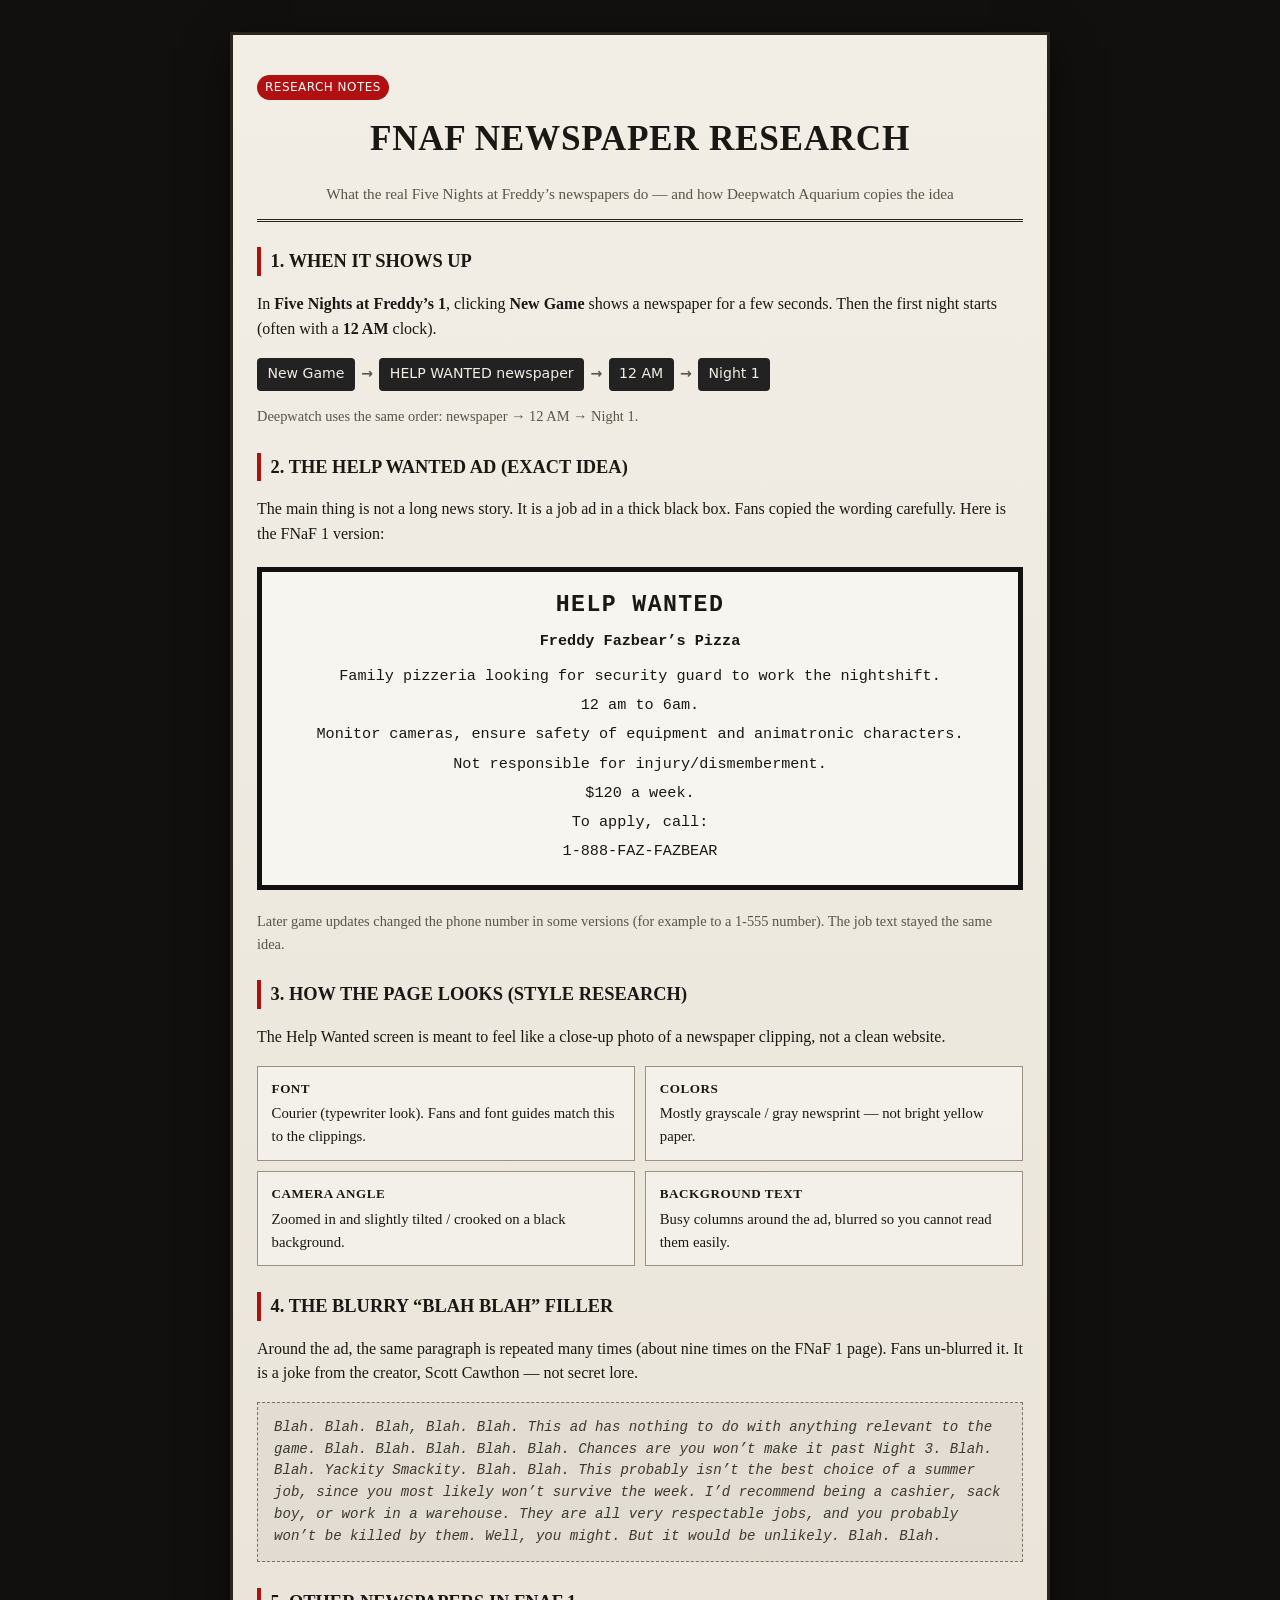
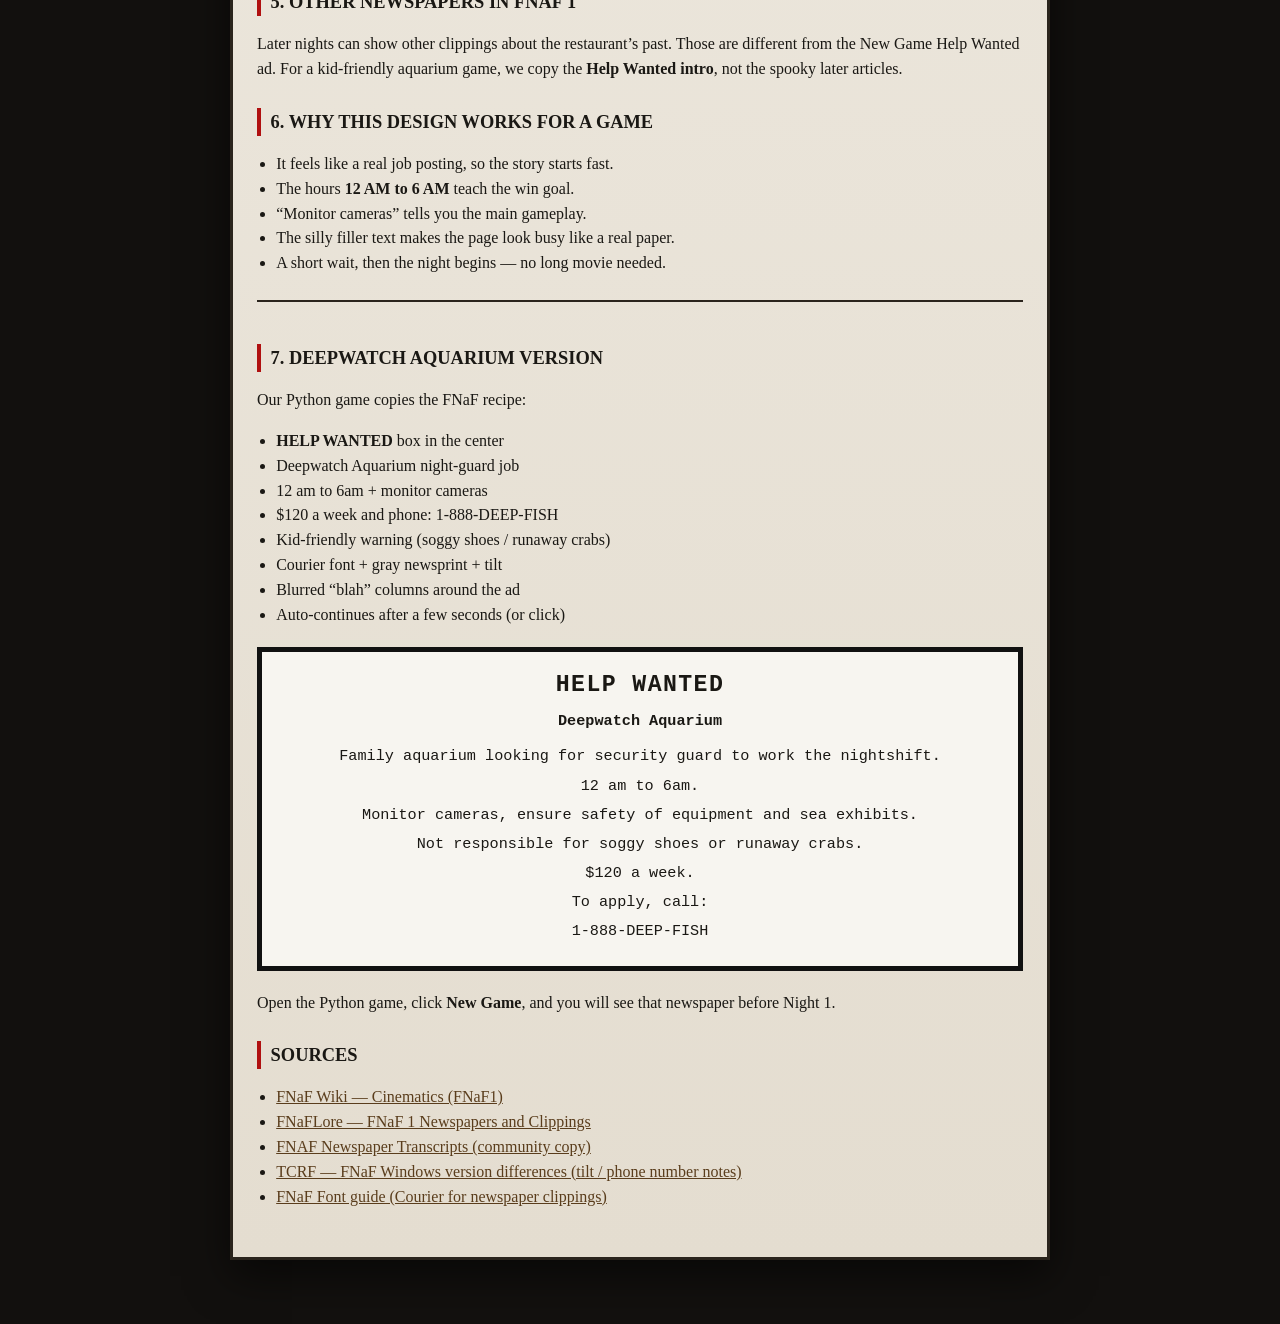
==== newspaper-research.html @ 431bdf19 "Add FNaF newspaper research page for Deepwatch intro. Co-authored-by: Cursor <cursoragent@cursor.com" ====
<!DOCTYPE html>
<html lang="en">
<head>
  <meta charset="UTF-8" />
  <meta name="viewport" content="width=device-width, initial-scale=1" />
  <title>FNaF Newspaper Research — Deepwatch Aquarium</title>
  <style>
    :root {
      --ink: #1a1814;
      --paper: #f2eee6;
      --aged: #e4ddd0;
      --red: #b01010;
      --muted: #5a5348;
      --bg: #12100e;
      --ad: #f7f5f0;
    }

    * { box-sizing: border-box; }

    body {
      margin: 0;
      font-family: "Georgia", "Times New Roman", serif;
      background: var(--bg);
      color: var(--ink);
      line-height: 1.55;
    }

    .page {
      max-width: 860px;
      margin: 0 auto;
      padding: 2rem 1.25rem 4rem;
    }

    .paper {
      background: linear-gradient(180deg, var(--paper), var(--aged));
      border: 3px solid #2a241c;
      padding: 1.75rem 1.5rem 2rem;
      box-shadow: 0 16px 40px rgba(0, 0, 0, 0.55);
    }

    h1 {
      margin: 0 0 0.25rem;
      font-size: clamp(1.6rem, 4vw, 2.2rem);
      letter-spacing: 0.02em;
      text-align: center;
      text-transform: uppercase;
    }

    .subtitle {
      text-align: center;
      color: var(--muted);
      font-size: 0.95rem;
      margin-bottom: 1.25rem;
      border-bottom: 3px double #2a241c;
      padding-bottom: 0.85rem;
    }

    h2 {
      font-size: 1.15rem;
      margin: 1.6rem 0 0.55rem;
      text-transform: uppercase;
      border-left: 4px solid var(--red);
      padding-left: 0.6rem;
    }

    p, li { font-size: 1rem; }

    ul { padding-left: 1.2rem; }

    .ad-box {
      margin: 1.25rem 0;
      border: 5px solid #111;
      background: var(--ad);
      padding: 1rem 1.1rem;
      font-family: "Courier New", Courier, monospace;
    }

    .ad-box h3 {
      margin: 0 0 0.35rem;
      text-align: center;
      font-size: 1.45rem;
      letter-spacing: 0.06em;
      font-family: "Courier New", Courier, monospace;
    }

    .ad-box .place {
      text-align: center;
      font-weight: bold;
      margin-bottom: 0.75rem;
    }

    .ad-box p {
      margin: 0.35rem 0;
      text-align: center;
      font-size: 0.95rem;
    }

    .filler {
      background: rgba(0, 0, 0, 0.04);
      border: 1px dashed #7a7164;
      padding: 0.85rem 1rem;
      font-size: 0.88rem;
      color: #3d3830;
      font-style: italic;
      font-family: "Courier New", Courier, monospace;
    }

    .note {
      font-size: 0.9rem;
      color: var(--muted);
    }

    .style-grid {
      display: grid;
      grid-template-columns: 1fr;
      gap: 0.65rem;
      margin: 0.85rem 0 0.4rem;
    }

    @media (min-width: 640px) {
      .style-grid {
        grid-template-columns: 1fr 1fr;
      }
    }

    .style-card {
      border: 1px solid #9a9183;
      background: rgba(255, 255, 255, 0.35);
      padding: 0.75rem 0.85rem;
    }

    .style-card strong {
      display: block;
      margin-bottom: 0.2rem;
      text-transform: uppercase;
      font-size: 0.82rem;
      letter-spacing: 0.04em;
    }

    .style-card p {
      margin: 0;
      font-size: 0.92rem;
    }

    .sources a { color: #5a3d1c; }

    .deepwatch {
      margin-top: 1.5rem;
      padding-top: 1rem;
      border-top: 2px solid #2a241c;
    }

    .pill {
      display: inline-block;
      background: var(--red);
      color: #fff;
      font-family: system-ui, sans-serif;
      font-size: 0.75rem;
      padding: 0.2rem 0.5rem;
      border-radius: 999px;
      letter-spacing: 0.04em;
      text-transform: uppercase;
    }

    .flow {
      display: flex;
      flex-wrap: wrap;
      gap: 0.4rem;
      align-items: center;
      margin: 0.75rem 0 0.25rem;
      font-family: system-ui, sans-serif;
      font-size: 0.88rem;
    }

    .flow span {
      background: #222;
      color: #f2eee6;
      padding: 0.35rem 0.65rem;
      border-radius: 4px;
    }

    .flow .arrow {
      background: transparent;
      color: var(--muted);
      padding: 0;
      font-weight: bold;
    }
  </style>
</head>
<body>
  <main class="page">
    <article class="paper">
      <p class="pill">Research notes</p>
      <h1>FNaF Newspaper Research</h1>
      <p class="subtitle">
        What the real Five Nights at Freddy’s newspapers do —
        and how Deepwatch Aquarium copies the idea
      </p>

      <h2>1. When it shows up</h2>
      <p>
        In <strong>Five Nights at Freddy’s 1</strong>, clicking
        <strong>New Game</strong> shows a newspaper for a few seconds.
        Then the first night starts (often with a <strong>12 AM</strong> clock).
      </p>
      <div class="flow" aria-label="Game intro flow">
        <span>New Game</span>
        <span class="arrow">→</span>
        <span>HELP WANTED newspaper</span>
        <span class="arrow">→</span>
        <span>12 AM</span>
        <span class="arrow">→</span>
        <span>Night 1</span>
      </div>
      <p class="note">
        Deepwatch uses the same order: newspaper → 12 AM → Night 1.
      </p>

      <h2>2. The HELP WANTED ad (exact idea)</h2>
      <p>
        The main thing is not a long news story. It is a job ad in a thick black box.
        Fans copied the wording carefully. Here is the FNaF 1 version:
      </p>

      <div class="ad-box">
        <h3>HELP WANTED</h3>
        <p class="place">Freddy Fazbear’s Pizza</p>
        <p>Family pizzeria looking for security guard to work the nightshift.</p>
        <p>12 am to 6am.</p>
        <p>Monitor cameras, ensure safety of equipment and animatronic characters.</p>
        <p>Not responsible for injury/dismemberment.</p>
        <p>$120 a week.</p>
        <p>To apply, call:</p>
        <p>1-888-FAZ-FAZBEAR</p>
      </div>
      <p class="note">
        Later game updates changed the phone number in some versions
        (for example to a 1-555 number). The job text stayed the same idea.
      </p>

      <h2>3. How the page looks (style research)</h2>
      <p>
        The Help Wanted screen is meant to feel like a close-up photo of a
        newspaper clipping, not a clean website.
      </p>
      <div class="style-grid">
        <div class="style-card">
          <strong>Font</strong>
          <p>Courier (typewriter look). Fans and font guides match this to the clippings.</p>
        </div>
        <div class="style-card">
          <strong>Colors</strong>
          <p>Mostly grayscale / gray newsprint — not bright yellow paper.</p>
        </div>
        <div class="style-card">
          <strong>Camera angle</strong>
          <p>Zoomed in and slightly tilted / crooked on a black background.</p>
        </div>
        <div class="style-card">
          <strong>Background text</strong>
          <p>Busy columns around the ad, blurred so you cannot read them easily.</p>
        </div>
      </div>

      <h2>4. The blurry “blah blah” filler</h2>
      <p>
        Around the ad, the same paragraph is repeated many times
        (about nine times on the FNaF 1 page). Fans un-blurred it.
        It is a joke from the creator, Scott Cawthon — not secret lore.
      </p>
      <div class="filler">
        Blah. Blah. Blah, Blah. Blah. This ad has nothing to do with anything
        relevant to the game. Blah. Blah. Blah. Blah. Blah. Chances are you
        won’t make it past Night 3. Blah. Blah. Yackity Smackity. Blah. Blah.
        This probably isn’t the best choice of a summer job, since you most
        likely won’t survive the week. I’d recommend being a cashier, sack boy,
        or work in a warehouse. They are all very respectable jobs, and you
        probably won’t be killed by them. Well, you might. But it would be
        unlikely. Blah. Blah.
      </div>

      <h2>5. Other newspapers in FNaF 1</h2>
      <p>
        Later nights can show other clippings about the restaurant’s past.
        Those are different from the New Game Help Wanted ad.
        For a kid-friendly aquarium game, we copy the
        <strong>Help Wanted intro</strong>, not the spooky later articles.
      </p>

      <h2>6. Why this design works for a game</h2>
      <ul>
        <li>It feels like a real job posting, so the story starts fast.</li>
        <li>The hours <strong>12 AM to 6 AM</strong> teach the win goal.</li>
        <li>“Monitor cameras” tells you the main gameplay.</li>
        <li>The silly filler text makes the page look busy like a real paper.</li>
        <li>A short wait, then the night begins — no long movie needed.</li>
      </ul>

      <div class="deepwatch">
        <h2>7. Deepwatch Aquarium version</h2>
        <p>Our Python game copies the FNaF recipe:</p>
        <ul>
          <li><strong>HELP WANTED</strong> box in the center</li>
          <li>Deepwatch Aquarium night-guard job</li>
          <li>12 am to 6am + monitor cameras</li>
          <li>$120 a week and phone: 1-888-DEEP-FISH</li>
          <li>Kid-friendly warning (soggy shoes / runaway crabs)</li>
          <li>Courier font + gray newsprint + tilt</li>
          <li>Blurred “blah” columns around the ad</li>
          <li>Auto-continues after a few seconds (or click)</li>
        </ul>
        <div class="ad-box">
          <h3>HELP WANTED</h3>
          <p class="place">Deepwatch Aquarium</p>
          <p>Family aquarium looking for security guard to work the nightshift.</p>
          <p>12 am to 6am.</p>
          <p>Monitor cameras, ensure safety of equipment and sea exhibits.</p>
          <p>Not responsible for soggy shoes or runaway crabs.</p>
          <p>$120 a week.</p>
          <p>To apply, call:</p>
          <p>1-888-DEEP-FISH</p>
        </div>
        <p>
          Open the Python game, click <strong>New Game</strong>, and you will
          see that newspaper before Night 1.
        </p>
      </div>

      <h2>Sources</h2>
      <ul class="sources">
        <li>
          <a href="https://freddy-fazbears-pizza.fandom.com/wiki/Cinematics_(FNaF1)" target="_blank" rel="noreferrer">
            FNaF Wiki — Cinematics (FNaF1)
          </a>
        </li>
        <li>
          <a href="https://fnaflore.com/resources/newspapers-and-clippings/fnaf1/" target="_blank" rel="noreferrer">
            FNaFLore — FNaF 1 Newspapers and Clippings
          </a>
        </li>
        <li>
          <a href="https://pastebin.com/r6709kGA" target="_blank" rel="noreferrer">
            FNAF Newspaper Transcripts (community copy)
          </a>
        </li>
        <li>
          <a href="https://tcrf.net/Five_Nights_at_Freddy%27s_(Windows)/Version_Differences" target="_blank" rel="noreferrer">
            TCRF — FNaF Windows version differences (tilt / phone number notes)
          </a>
        </li>
        <li>
          <a href="https://fontswan.com/fnaf-font/" target="_blank" rel="noreferrer">
            FNaF Font guide (Courier for newspaper clippings)
          </a>
        </li>
      </ul>
    </article>
  </main>
</body>
</html>
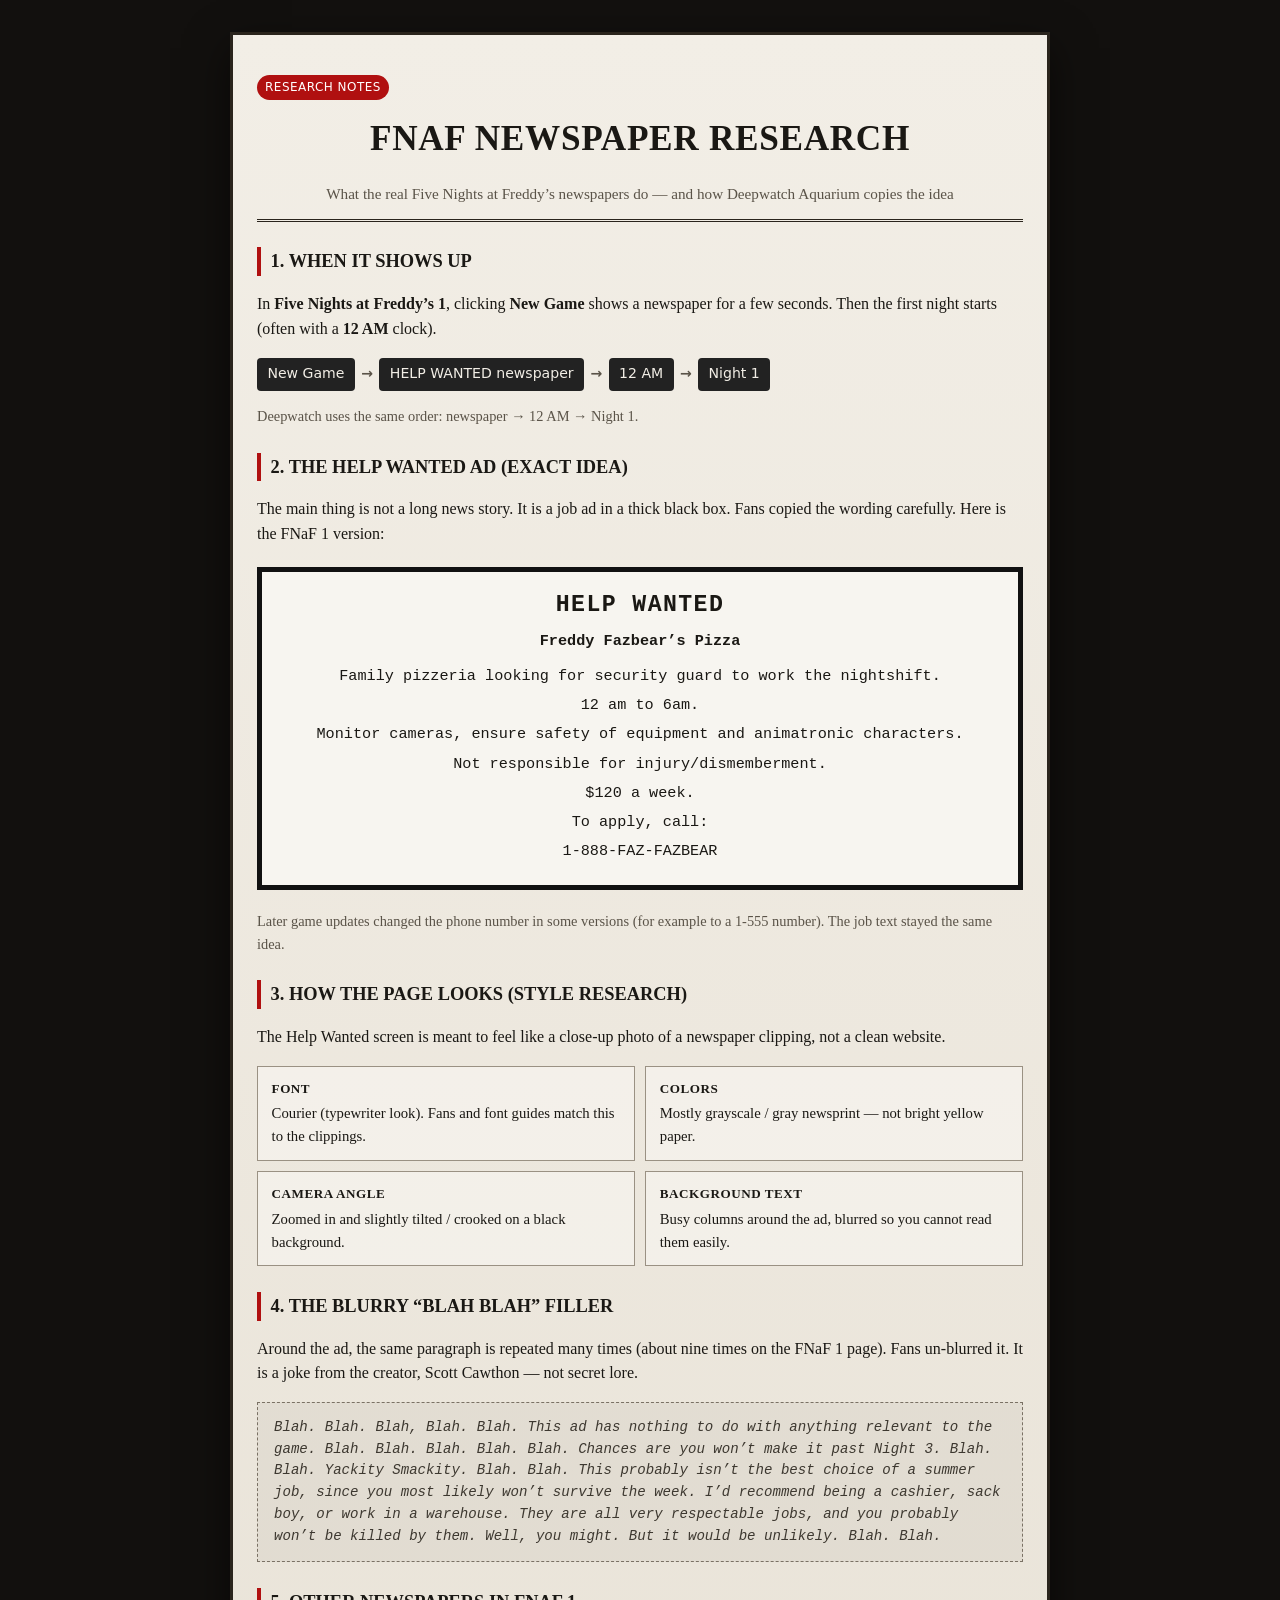
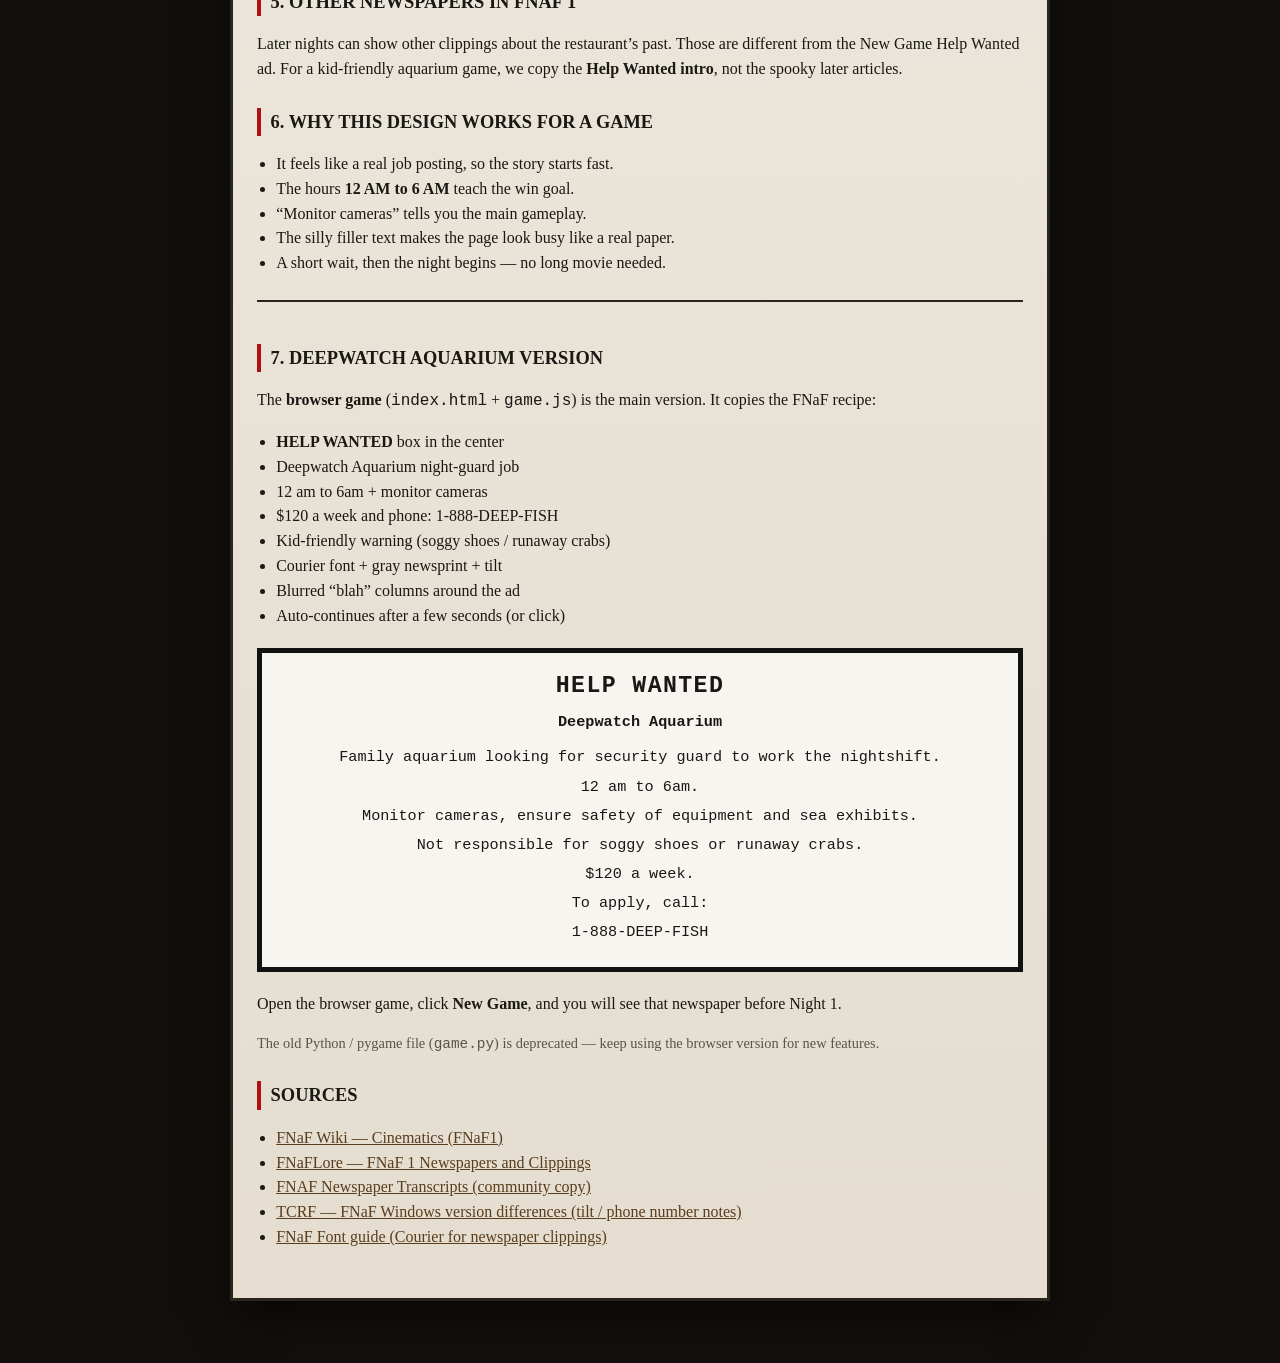
==== commit a2a18ac9: "Add multi-step sound lure and mark browser as the main game. PLAY SOUND now pulls threats one room c" ====
--- a/newspaper-research.html
+++ b/newspaper-research.html
@@ -298,7 +298,10 @@
 
       <div class="deepwatch">
         <h2>7. Deepwatch Aquarium version</h2>
-        <p>Our Python game copies the FNaF recipe:</p>
+        <p>
+          The <strong>browser game</strong> (<code>index.html</code> +
+          <code>game.js</code>) is the main version. It copies the FNaF recipe:
+        </p>
         <ul>
           <li><strong>HELP WANTED</strong> box in the center</li>
           <li>Deepwatch Aquarium night-guard job</li>
@@ -321,8 +324,12 @@
           <p>1-888-DEEP-FISH</p>
         </div>
         <p>
-          Open the Python game, click <strong>New Game</strong>, and you will
+          Open the browser game, click <strong>New Game</strong>, and you will
           see that newspaper before Night 1.
+        </p>
+        <p class="note">
+          The old Python / pygame file (<code>game.py</code>) is deprecated —
+          keep using the browser version for new features.
         </p>
       </div>
 
